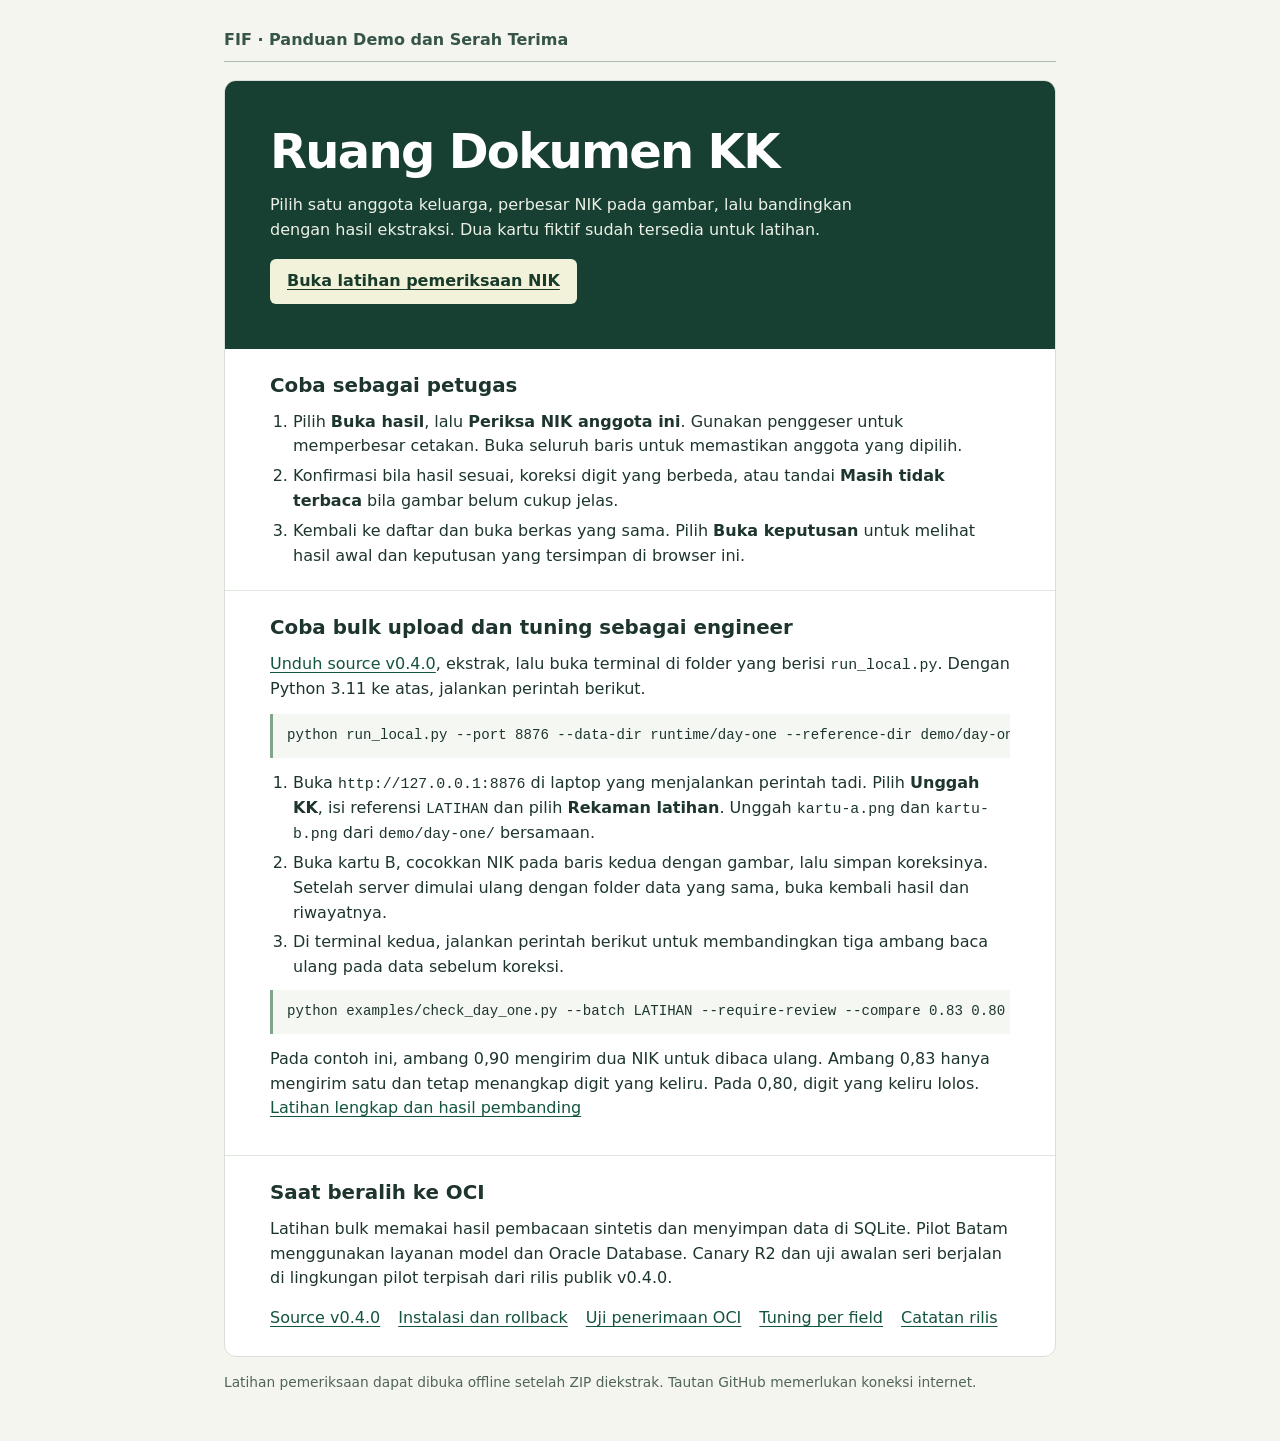
==== index.html @ 8a766765 "Publish the synthetic KK demonstration and customer guide" ====
<!doctype html>
<html lang="id"><head><meta charset="utf-8"><meta name="viewport" content="width=device-width,initial-scale=1">
<title>Ruang Dokumen KK · Panduan Demo FIF</title><style>
:root{color:#1d352e;background:#f4f5ef;font:16px/1.55 "Segoe UI",system-ui,sans-serif;color-scheme:light}*{box-sizing:border-box}body{max-width:940px;margin:auto;padding:20px clamp(16px,5vw,54px) 48px}header{border-bottom:1px solid #adbdad;padding:8px 0;color:#365448;font-weight:650}main{background:white;margin-top:18px;border:1px solid #d8dfd6;border-radius:12px;overflow:hidden}.intro{padding:clamp(22px,5vw,45px);background:#173f32;color:white}h1{font-size:clamp(2rem,5vw,3rem);line-height:1.06;margin:0 0 .35em;letter-spacing:-.035em}h2{margin:0 0 8px;font-size:1.24rem}p{margin:0 0 12px}.intro p{max-width:60ch;color:#edf1e7}a{color:#12543d;text-underline-offset:3px}a:focus-visible{outline:3px solid #b8701f;outline-offset:4px}.start{display:inline-block;background:#f2f2da;padding:10px 17px;border-radius:6px;font-weight:650;color:#183b2b;margin-top:4px}section{padding:22px clamp(18px,5vw,45px)}section+section{border-top:1px solid #e0e5dd}ol{margin:8px 0 0;padding-left:23px}li+li{margin-top:5px}code,pre{font-family:Consolas,"Courier New",monospace}code{font-size:.93em;overflow-wrap:anywhere}pre{padding:11px 14px;border-left:3px solid #82a58a;background:#f4f7f2;font-size:.88em;overflow-x:auto;margin:10px 0 13px}nav{display:flex;flex-wrap:wrap;gap:7px 18px}nav a{padding:3px 0}footer{margin-top:15px;color:#506457;font-size:.86em}@media print{body{padding:0;background:white}main{border:none}.intro{background:white;color:#173f32;padding:10px 0}.intro p{color:inherit}section{padding:12px 0;break-inside:avoid}}
</style></head>
<body><header>FIF · Panduan Demo dan Serah Terima</header><main>
<div class="intro"><h1>Ruang Dokumen KK</h1>
<p>Pilih satu anggota keluarga, perbesar NIK pada gambar, lalu bandingkan dengan hasil ekstraksi. Dua kartu fiktif sudah tersedia untuk latihan.</p>
<a class="start" href="Simulasi-Review-NIK.html">Buka latihan pemeriksaan NIK</a></div>
<section aria-labelledby="operator"><h2 id="operator">Coba sebagai petugas</h2>
<ol><li>Pilih <strong>Buka hasil</strong>, lalu <strong>Periksa NIK anggota ini</strong>. Gunakan penggeser untuk memperbesar cetakan. Buka seluruh baris untuk memastikan anggota yang dipilih.</li>
<li>Konfirmasi bila hasil sesuai, koreksi digit yang berbeda, atau tandai <strong>Masih tidak terbaca</strong> bila gambar belum cukup jelas.</li>
<li>Kembali ke daftar dan buka berkas yang sama. Pilih <strong>Buka keputusan</strong> untuk melihat hasil awal dan keputusan yang tersimpan di browser ini.</li></ol></section>
<section aria-labelledby="engineering"><h2 id="engineering">Coba bulk upload dan tuning sebagai engineer</h2>
<p><a href="https://github.com/orajsn/oci-kk-document-workbench/archive/refs/tags/v0.4.0.zip">Unduh source v0.4.0</a>, ekstrak, lalu buka terminal di folder yang berisi <code>run_local.py</code>. Dengan Python 3.11 ke atas, jalankan perintah berikut.</p>
<pre>python run_local.py --port 8876 --data-dir runtime/day-one --reference-dir demo/day-one/reader</pre>
<ol><li>Buka <code>http://127.0.0.1:8876</code> di laptop yang menjalankan perintah tadi. Pilih <strong>Unggah KK</strong>, isi referensi <code>LATIHAN</code> dan pilih <strong>Rekaman latihan</strong>. Unggah <code>kartu-a.png</code> dan <code>kartu-b.png</code> dari <code>demo/day-one/</code> bersamaan.</li>
<li>Buka kartu B, cocokkan NIK pada baris kedua dengan gambar, lalu simpan koreksinya. Setelah server dimulai ulang dengan folder data yang sama, buka kembali hasil dan riwayatnya.</li>
<li>Di terminal kedua, jalankan perintah berikut untuk membandingkan tiga ambang baca ulang pada data sebelum koreksi.</li></ol>
<pre>python examples/check_day_one.py --batch LATIHAN --require-review --compare 0.83 0.80</pre>
<p>Pada contoh ini, ambang 0,90 mengirim dua NIK untuk dibaca ulang. Ambang 0,83 hanya mengirim satu dan tetap menangkap digit yang keliru. Pada 0,80, digit yang keliru lolos. <a href="https://github.com/orajsn/oci-kk-document-workbench/blob/v0.4.0/docs/DAY-ONE.md">Latihan lengkap dan hasil pembanding</a></p></section>
<section aria-labelledby="technical"><h2 id="technical">Saat beralih ke OCI</h2>
<p>Latihan bulk memakai hasil pembacaan sintetis dan menyimpan data di SQLite. Pilot Batam menggunakan layanan model dan Oracle Database. Canary R2 dan uji awalan seri berjalan di lingkungan pilot terpisah dari rilis publik v0.4.0.</p>
<nav aria-label="Dokumentasi engineering"><a href="https://github.com/orajsn/oci-kk-document-workbench/tree/v0.4.0">Source v0.4.0</a>
<a href="https://github.com/orajsn/oci-kk-document-workbench/blob/v0.4.0/docs/OPERATIONS.md">Instalasi dan rollback</a>
<a href="https://github.com/orajsn/oci-kk-document-workbench/blob/v0.4.0/docs/HANDOVER.md">Uji penerimaan OCI</a>
<a href="https://github.com/orajsn/oci-kk-document-workbench/blob/v0.4.0/docs/TUNING.md">Tuning per field</a>
<a href="https://github.com/orajsn/oci-kk-document-workbench/releases/tag/v0.4.0">Catatan rilis</a></nav></section>
</main><footer>Latihan pemeriksaan dapat dibuka offline setelah ZIP diekstrak. Tautan GitHub memerlukan koneksi internet.</footer></body></html>
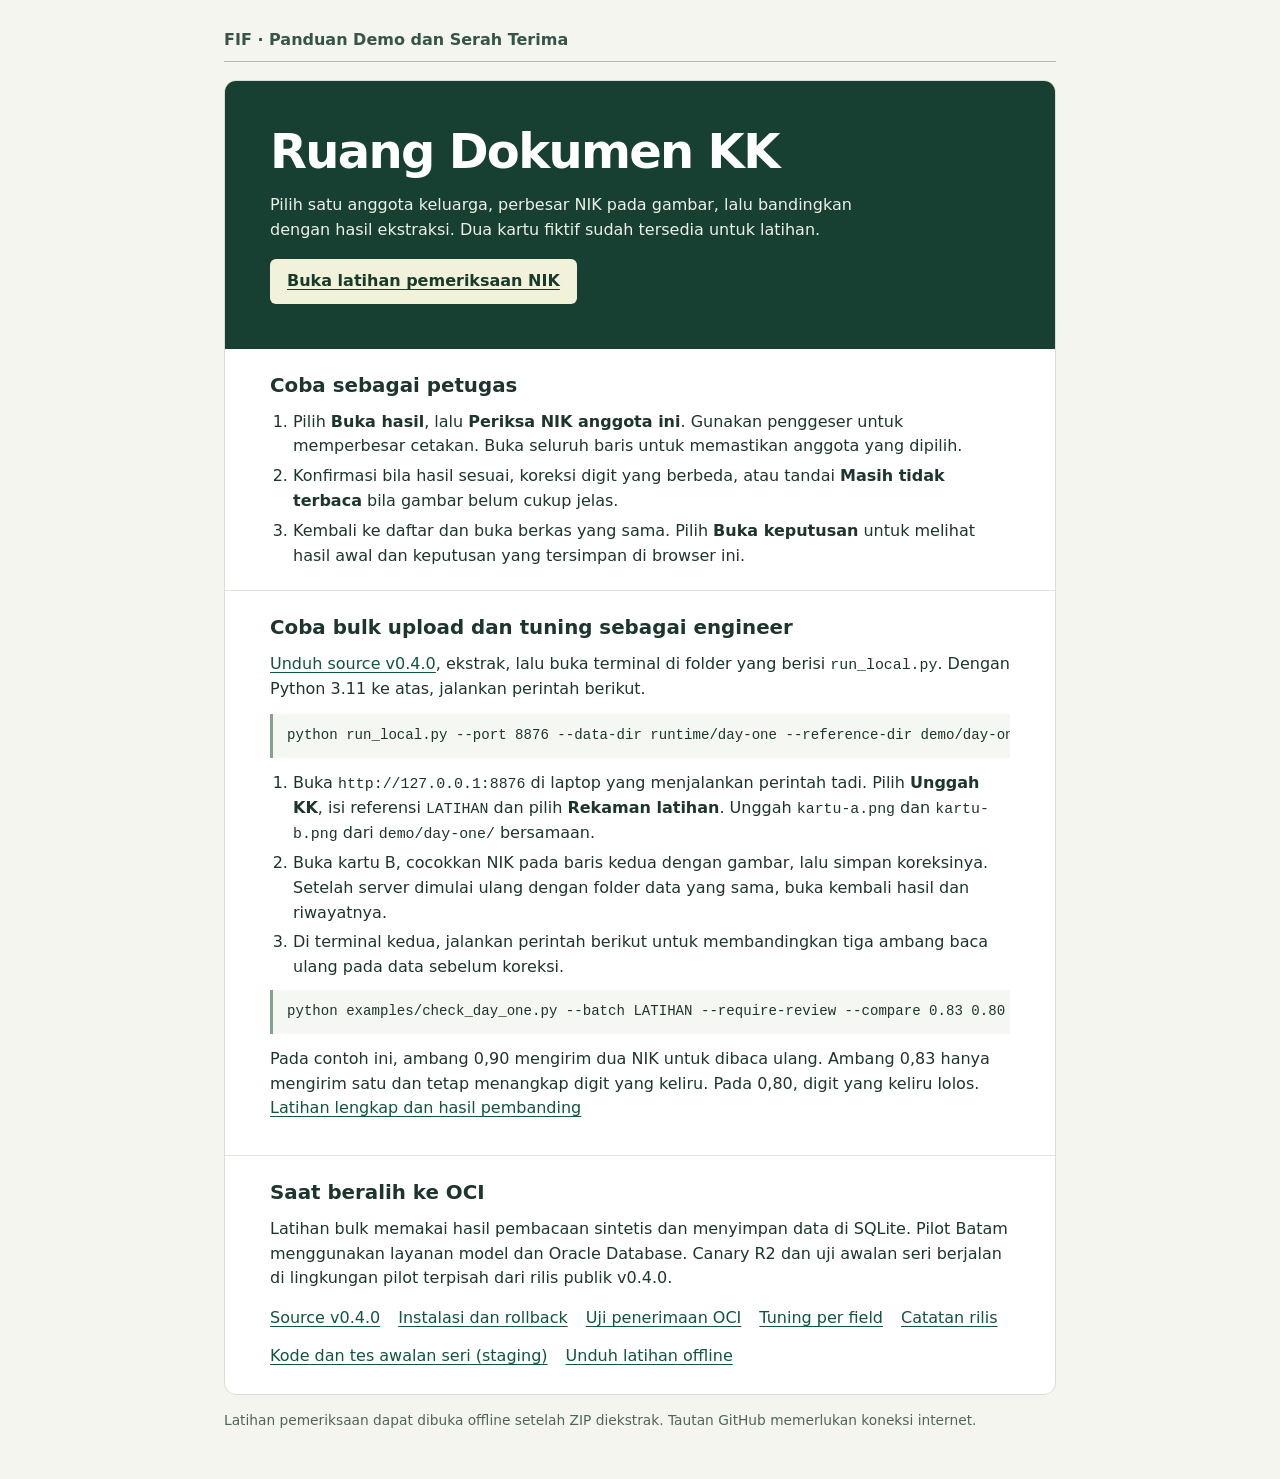
==== commit ae17bbfb: "Link the offline demo and staged serial tests from the customer guide" ====
--- a/index.html
+++ b/index.html
@@ -25,5 +25,5 @@
 <a href="https://github.com/orajsn/oci-kk-document-workbench/blob/v0.4.0/docs/OPERATIONS.md">Instalasi dan rollback</a>
 <a href="https://github.com/orajsn/oci-kk-document-workbench/blob/v0.4.0/docs/HANDOVER.md">Uji penerimaan OCI</a>
 <a href="https://github.com/orajsn/oci-kk-document-workbench/blob/v0.4.0/docs/TUNING.md">Tuning per field</a>
-<a href="https://github.com/orajsn/oci-kk-document-workbench/releases/tag/v0.4.0">Catatan rilis</a></nav></section>
+<a href="https://github.com/orajsn/oci-kk-document-workbench/releases/tag/v0.4.0">Catatan rilis</a><a href="https://github.com/orajsn/oci-kk-document-workbench/tree/2332792c4658e12879b67a2d6dc2cdced9915b63/experiments/form-serial-agreement">Kode dan tes awalan seri (staging)</a><a href="https://github.com/orajsn/oci-kk-document-workbench/releases/download/v0.4.0/FIF-KK-Panduan-Demo.zip">Unduh latihan offline</a></nav></section>
 </main><footer>Latihan pemeriksaan dapat dibuka offline setelah ZIP diekstrak. Tautan GitHub memerlukan koneksi internet.</footer></body></html>
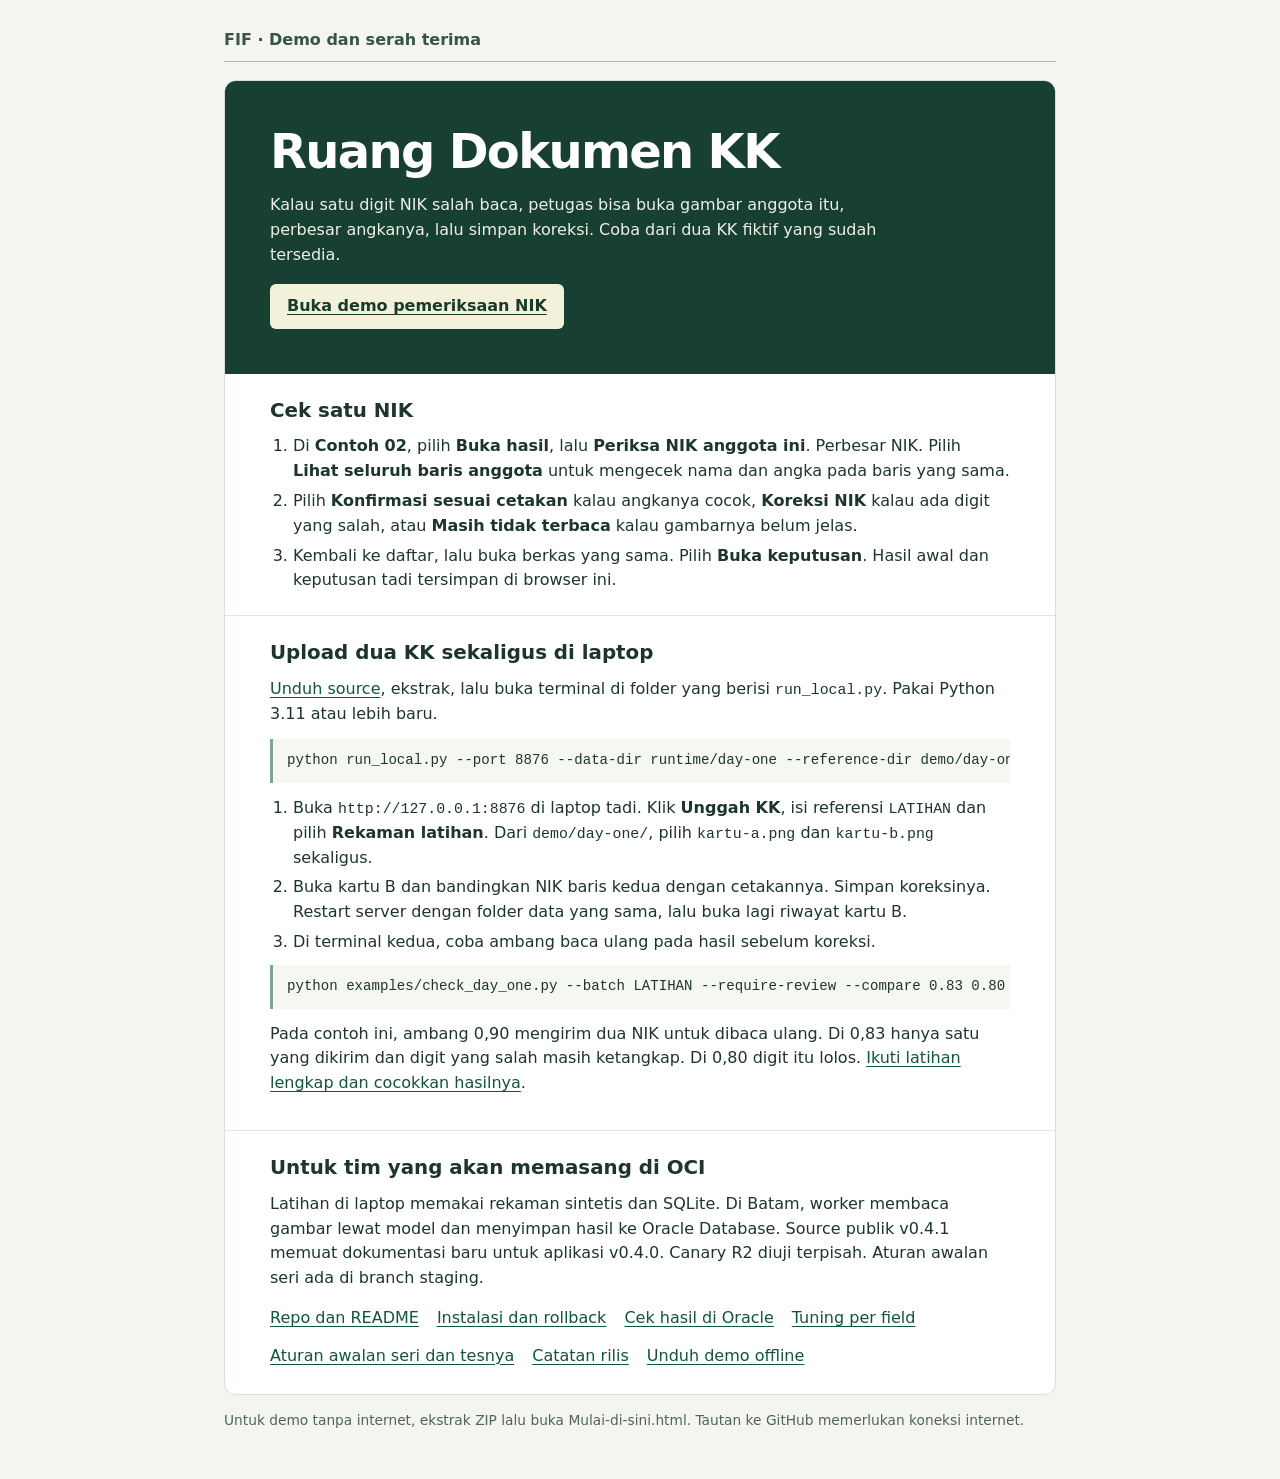
==== commit 3ad51712: "Use the updated FIF field review and handover guides" ====
--- a/index.html
+++ b/index.html
@@ -3,27 +3,29 @@
 <title>Ruang Dokumen KK · Panduan Demo FIF</title><style>
 :root{color:#1d352e;background:#f4f5ef;font:16px/1.55 "Segoe UI",system-ui,sans-serif;color-scheme:light}*{box-sizing:border-box}body{max-width:940px;margin:auto;padding:20px clamp(16px,5vw,54px) 48px}header{border-bottom:1px solid #adbdad;padding:8px 0;color:#365448;font-weight:650}main{background:white;margin-top:18px;border:1px solid #d8dfd6;border-radius:12px;overflow:hidden}.intro{padding:clamp(22px,5vw,45px);background:#173f32;color:white}h1{font-size:clamp(2rem,5vw,3rem);line-height:1.06;margin:0 0 .35em;letter-spacing:-.035em}h2{margin:0 0 8px;font-size:1.24rem}p{margin:0 0 12px}.intro p{max-width:60ch;color:#edf1e7}a{color:#12543d;text-underline-offset:3px}a:focus-visible{outline:3px solid #b8701f;outline-offset:4px}.start{display:inline-block;background:#f2f2da;padding:10px 17px;border-radius:6px;font-weight:650;color:#183b2b;margin-top:4px}section{padding:22px clamp(18px,5vw,45px)}section+section{border-top:1px solid #e0e5dd}ol{margin:8px 0 0;padding-left:23px}li+li{margin-top:5px}code,pre{font-family:Consolas,"Courier New",monospace}code{font-size:.93em;overflow-wrap:anywhere}pre{padding:11px 14px;border-left:3px solid #82a58a;background:#f4f7f2;font-size:.88em;overflow-x:auto;margin:10px 0 13px}nav{display:flex;flex-wrap:wrap;gap:7px 18px}nav a{padding:3px 0}footer{margin-top:15px;color:#506457;font-size:.86em}@media print{body{padding:0;background:white}main{border:none}.intro{background:white;color:#173f32;padding:10px 0}.intro p{color:inherit}section{padding:12px 0;break-inside:avoid}}
 </style></head>
-<body><header>FIF · Panduan Demo dan Serah Terima</header><main>
+<body><header>FIF · Demo dan serah terima</header><main>
 <div class="intro"><h1>Ruang Dokumen KK</h1>
-<p>Pilih satu anggota keluarga, perbesar NIK pada gambar, lalu bandingkan dengan hasil ekstraksi. Dua kartu fiktif sudah tersedia untuk latihan.</p>
-<a class="start" href="Simulasi-Review-NIK.html">Buka latihan pemeriksaan NIK</a></div>
-<section aria-labelledby="operator"><h2 id="operator">Coba sebagai petugas</h2>
-<ol><li>Pilih <strong>Buka hasil</strong>, lalu <strong>Periksa NIK anggota ini</strong>. Gunakan penggeser untuk memperbesar cetakan. Buka seluruh baris untuk memastikan anggota yang dipilih.</li>
-<li>Konfirmasi bila hasil sesuai, koreksi digit yang berbeda, atau tandai <strong>Masih tidak terbaca</strong> bila gambar belum cukup jelas.</li>
-<li>Kembali ke daftar dan buka berkas yang sama. Pilih <strong>Buka keputusan</strong> untuk melihat hasil awal dan keputusan yang tersimpan di browser ini.</li></ol></section>
-<section aria-labelledby="engineering"><h2 id="engineering">Coba bulk upload dan tuning sebagai engineer</h2>
-<p><a href="https://github.com/orajsn/oci-kk-document-workbench/archive/refs/tags/v0.4.0.zip">Unduh source v0.4.0</a>, ekstrak, lalu buka terminal di folder yang berisi <code>run_local.py</code>. Dengan Python 3.11 ke atas, jalankan perintah berikut.</p>
+<p>Kalau satu digit NIK salah baca, petugas bisa buka gambar anggota itu, perbesar angkanya, lalu simpan koreksi. Coba dari dua KK fiktif yang sudah tersedia.</p>
+<a class="start" href="Simulasi-Review-NIK.html">Buka demo pemeriksaan NIK</a></div>
+<section aria-labelledby="operator"><h2 id="operator">Cek satu NIK</h2>
+<ol><li>Di <strong>Contoh 02</strong>, pilih <strong>Buka hasil</strong>, lalu <strong>Periksa NIK anggota ini</strong>. Perbesar NIK. Pilih <strong>Lihat seluruh baris anggota</strong> untuk mengecek nama dan angka pada baris yang sama.</li>
+<li>Pilih <strong>Konfirmasi sesuai cetakan</strong> kalau angkanya cocok, <strong>Koreksi NIK</strong> kalau ada digit yang salah, atau <strong>Masih tidak terbaca</strong> kalau gambarnya belum jelas.</li>
+<li>Kembali ke daftar, lalu buka berkas yang sama. Pilih <strong>Buka keputusan</strong>. Hasil awal dan keputusan tadi tersimpan di browser ini.</li></ol></section>
+<section aria-labelledby="engineering"><h2 id="engineering">Upload dua KK sekaligus di laptop</h2>
+<p><a href="https://github.com/orajsn/oci-kk-document-workbench/archive/refs/tags/v0.4.1.zip">Unduh source</a>, ekstrak, lalu buka terminal di folder yang berisi <code>run_local.py</code>. Pakai Python 3.11 atau lebih baru.</p>
 <pre>python run_local.py --port 8876 --data-dir runtime/day-one --reference-dir demo/day-one/reader</pre>
-<ol><li>Buka <code>http://127.0.0.1:8876</code> di laptop yang menjalankan perintah tadi. Pilih <strong>Unggah KK</strong>, isi referensi <code>LATIHAN</code> dan pilih <strong>Rekaman latihan</strong>. Unggah <code>kartu-a.png</code> dan <code>kartu-b.png</code> dari <code>demo/day-one/</code> bersamaan.</li>
-<li>Buka kartu B, cocokkan NIK pada baris kedua dengan gambar, lalu simpan koreksinya. Setelah server dimulai ulang dengan folder data yang sama, buka kembali hasil dan riwayatnya.</li>
-<li>Di terminal kedua, jalankan perintah berikut untuk membandingkan tiga ambang baca ulang pada data sebelum koreksi.</li></ol>
+<ol><li>Buka <code>http://127.0.0.1:8876</code> di laptop tadi. Klik <strong>Unggah KK</strong>, isi referensi <code>LATIHAN</code> dan pilih <strong>Rekaman latihan</strong>. Dari <code>demo/day-one/</code>, pilih <code>kartu-a.png</code> dan <code>kartu-b.png</code> sekaligus.</li>
+<li>Buka kartu B dan bandingkan NIK baris kedua dengan cetakannya. Simpan koreksinya. Restart server dengan folder data yang sama, lalu buka lagi riwayat kartu B.</li>
+<li>Di terminal kedua, coba ambang baca ulang pada hasil sebelum koreksi.</li></ol>
 <pre>python examples/check_day_one.py --batch LATIHAN --require-review --compare 0.83 0.80</pre>
-<p>Pada contoh ini, ambang 0,90 mengirim dua NIK untuk dibaca ulang. Ambang 0,83 hanya mengirim satu dan tetap menangkap digit yang keliru. Pada 0,80, digit yang keliru lolos. <a href="https://github.com/orajsn/oci-kk-document-workbench/blob/v0.4.0/docs/DAY-ONE.md">Latihan lengkap dan hasil pembanding</a></p></section>
-<section aria-labelledby="technical"><h2 id="technical">Saat beralih ke OCI</h2>
-<p>Latihan bulk memakai hasil pembacaan sintetis dan menyimpan data di SQLite. Pilot Batam menggunakan layanan model dan Oracle Database. Canary R2 dan uji awalan seri berjalan di lingkungan pilot terpisah dari rilis publik v0.4.0.</p>
-<nav aria-label="Dokumentasi engineering"><a href="https://github.com/orajsn/oci-kk-document-workbench/tree/v0.4.0">Source v0.4.0</a>
-<a href="https://github.com/orajsn/oci-kk-document-workbench/blob/v0.4.0/docs/OPERATIONS.md">Instalasi dan rollback</a>
-<a href="https://github.com/orajsn/oci-kk-document-workbench/blob/v0.4.0/docs/HANDOVER.md">Uji penerimaan OCI</a>
-<a href="https://github.com/orajsn/oci-kk-document-workbench/blob/v0.4.0/docs/TUNING.md">Tuning per field</a>
-<a href="https://github.com/orajsn/oci-kk-document-workbench/releases/tag/v0.4.0">Catatan rilis</a><a href="https://github.com/orajsn/oci-kk-document-workbench/tree/2332792c4658e12879b67a2d6dc2cdced9915b63/experiments/form-serial-agreement">Kode dan tes awalan seri (staging)</a><a href="https://github.com/orajsn/oci-kk-document-workbench/releases/download/v0.4.0/FIF-KK-Panduan-Demo.zip">Unduh latihan offline</a></nav></section>
-</main><footer>Latihan pemeriksaan dapat dibuka offline setelah ZIP diekstrak. Tautan GitHub memerlukan koneksi internet.</footer></body></html>
+<p>Pada contoh ini, ambang 0,90 mengirim dua NIK untuk dibaca ulang. Di 0,83 hanya satu yang dikirim dan digit yang salah masih ketangkap. Di 0,80 digit itu lolos. <a href="https://github.com/orajsn/oci-kk-document-workbench/blob/v0.4.1/docs/DAY-ONE.md">Ikuti latihan lengkap dan cocokkan hasilnya</a>.</p></section>
+<section aria-labelledby="technical"><h2 id="technical">Untuk tim yang akan memasang di OCI</h2>
+<p>Latihan di laptop memakai rekaman sintetis dan SQLite. Di Batam, worker membaca gambar lewat model dan menyimpan hasil ke Oracle Database. Source publik v0.4.1 memuat dokumentasi baru untuk aplikasi v0.4.0. Canary R2 diuji terpisah. Aturan awalan seri ada di branch staging.</p>
+<nav aria-label="Panduan engineer"><a href="https://github.com/orajsn/oci-kk-document-workbench/tree/v0.4.1">Repo dan README</a>
+<a href="https://github.com/orajsn/oci-kk-document-workbench/blob/v0.4.1/docs/OPERATIONS.md">Instalasi dan rollback</a>
+<a href="https://github.com/orajsn/oci-kk-document-workbench/blob/v0.4.1/docs/HANDOVER.md">Cek hasil di Oracle</a>
+<a href="https://github.com/orajsn/oci-kk-document-workbench/blob/v0.4.1/docs/TUNING.md">Tuning per field</a>
+<a href="https://github.com/orajsn/oci-kk-document-workbench/tree/f7120e67657812d1e1faece070f3f6aec5552e7b/experiments/form-serial-agreement">Aturan awalan seri dan tesnya</a>
+<a href="https://github.com/orajsn/oci-kk-document-workbench/releases/tag/v0.4.1">Catatan rilis</a>
+<a href="https://github.com/orajsn/oci-kk-document-workbench/releases/download/v0.4.1/FIF-KK-Panduan-Demo.zip">Unduh demo offline</a></nav></section>
+</main><footer>Untuk demo tanpa internet, ekstrak ZIP lalu buka Mulai-di-sini.html. Tautan ke GitHub memerlukan koneksi internet.</footer></body></html>
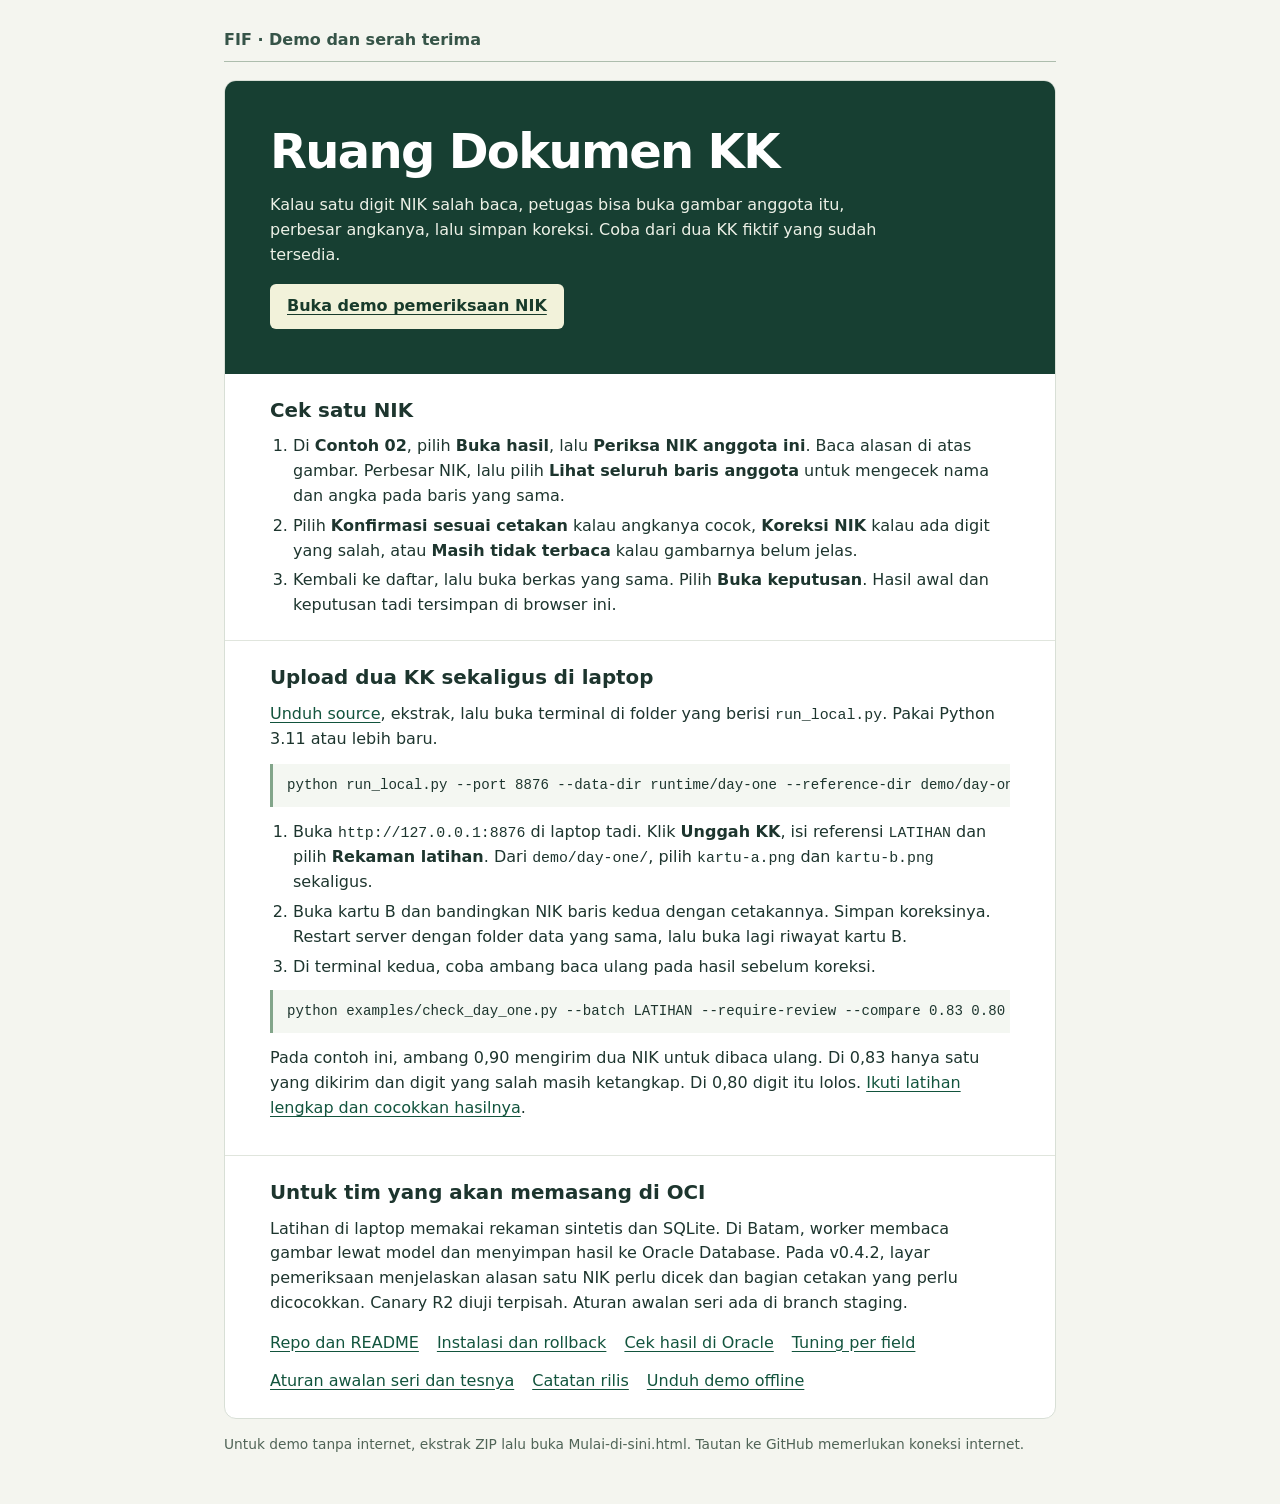
==== commit f76da872: "Show the reason and next check in the synthetic NIK exercise" ====
--- a/index.html
+++ b/index.html
@@ -8,24 +8,24 @@
 <p>Kalau satu digit NIK salah baca, petugas bisa buka gambar anggota itu, perbesar angkanya, lalu simpan koreksi. Coba dari dua KK fiktif yang sudah tersedia.</p>
 <a class="start" href="Simulasi-Review-NIK.html">Buka demo pemeriksaan NIK</a></div>
 <section aria-labelledby="operator"><h2 id="operator">Cek satu NIK</h2>
-<ol><li>Di <strong>Contoh 02</strong>, pilih <strong>Buka hasil</strong>, lalu <strong>Periksa NIK anggota ini</strong>. Perbesar NIK. Pilih <strong>Lihat seluruh baris anggota</strong> untuk mengecek nama dan angka pada baris yang sama.</li>
+<ol><li>Di <strong>Contoh 02</strong>, pilih <strong>Buka hasil</strong>, lalu <strong>Periksa NIK anggota ini</strong>. Baca alasan di atas gambar. Perbesar NIK, lalu pilih <strong>Lihat seluruh baris anggota</strong> untuk mengecek nama dan angka pada baris yang sama.</li>
 <li>Pilih <strong>Konfirmasi sesuai cetakan</strong> kalau angkanya cocok, <strong>Koreksi NIK</strong> kalau ada digit yang salah, atau <strong>Masih tidak terbaca</strong> kalau gambarnya belum jelas.</li>
 <li>Kembali ke daftar, lalu buka berkas yang sama. Pilih <strong>Buka keputusan</strong>. Hasil awal dan keputusan tadi tersimpan di browser ini.</li></ol></section>
 <section aria-labelledby="engineering"><h2 id="engineering">Upload dua KK sekaligus di laptop</h2>
-<p><a href="https://github.com/orajsn/oci-kk-document-workbench/archive/refs/tags/v0.4.1.zip">Unduh source</a>, ekstrak, lalu buka terminal di folder yang berisi <code>run_local.py</code>. Pakai Python 3.11 atau lebih baru.</p>
+<p><a href="https://github.com/orajsn/oci-kk-document-workbench/archive/refs/tags/v0.4.2.zip">Unduh source</a>, ekstrak, lalu buka terminal di folder yang berisi <code>run_local.py</code>. Pakai Python 3.11 atau lebih baru.</p>
 <pre>python run_local.py --port 8876 --data-dir runtime/day-one --reference-dir demo/day-one/reader</pre>
 <ol><li>Buka <code>http://127.0.0.1:8876</code> di laptop tadi. Klik <strong>Unggah KK</strong>, isi referensi <code>LATIHAN</code> dan pilih <strong>Rekaman latihan</strong>. Dari <code>demo/day-one/</code>, pilih <code>kartu-a.png</code> dan <code>kartu-b.png</code> sekaligus.</li>
 <li>Buka kartu B dan bandingkan NIK baris kedua dengan cetakannya. Simpan koreksinya. Restart server dengan folder data yang sama, lalu buka lagi riwayat kartu B.</li>
 <li>Di terminal kedua, coba ambang baca ulang pada hasil sebelum koreksi.</li></ol>
 <pre>python examples/check_day_one.py --batch LATIHAN --require-review --compare 0.83 0.80</pre>
-<p>Pada contoh ini, ambang 0,90 mengirim dua NIK untuk dibaca ulang. Di 0,83 hanya satu yang dikirim dan digit yang salah masih ketangkap. Di 0,80 digit itu lolos. <a href="https://github.com/orajsn/oci-kk-document-workbench/blob/v0.4.1/docs/DAY-ONE.md">Ikuti latihan lengkap dan cocokkan hasilnya</a>.</p></section>
+<p>Pada contoh ini, ambang 0,90 mengirim dua NIK untuk dibaca ulang. Di 0,83 hanya satu yang dikirim dan digit yang salah masih ketangkap. Di 0,80 digit itu lolos. <a href="https://github.com/orajsn/oci-kk-document-workbench/blob/v0.4.2/docs/DAY-ONE.md">Ikuti latihan lengkap dan cocokkan hasilnya</a>.</p></section>
 <section aria-labelledby="technical"><h2 id="technical">Untuk tim yang akan memasang di OCI</h2>
-<p>Latihan di laptop memakai rekaman sintetis dan SQLite. Di Batam, worker membaca gambar lewat model dan menyimpan hasil ke Oracle Database. Source publik v0.4.1 memuat dokumentasi baru untuk aplikasi v0.4.0. Canary R2 diuji terpisah. Aturan awalan seri ada di branch staging.</p>
-<nav aria-label="Panduan engineer"><a href="https://github.com/orajsn/oci-kk-document-workbench/tree/v0.4.1">Repo dan README</a>
-<a href="https://github.com/orajsn/oci-kk-document-workbench/blob/v0.4.1/docs/OPERATIONS.md">Instalasi dan rollback</a>
-<a href="https://github.com/orajsn/oci-kk-document-workbench/blob/v0.4.1/docs/HANDOVER.md">Cek hasil di Oracle</a>
-<a href="https://github.com/orajsn/oci-kk-document-workbench/blob/v0.4.1/docs/TUNING.md">Tuning per field</a>
+<p>Latihan di laptop memakai rekaman sintetis dan SQLite. Di Batam, worker membaca gambar lewat model dan menyimpan hasil ke Oracle Database. Pada v0.4.2, layar pemeriksaan menjelaskan alasan satu NIK perlu dicek dan bagian cetakan yang perlu dicocokkan. Canary R2 diuji terpisah. Aturan awalan seri ada di branch staging.</p>
+<nav aria-label="Panduan engineer"><a href="https://github.com/orajsn/oci-kk-document-workbench/tree/v0.4.2">Repo dan README</a>
+<a href="https://github.com/orajsn/oci-kk-document-workbench/blob/v0.4.2/docs/OPERATIONS.md">Instalasi dan rollback</a>
+<a href="https://github.com/orajsn/oci-kk-document-workbench/blob/v0.4.2/docs/HANDOVER.md">Cek hasil di Oracle</a>
+<a href="https://github.com/orajsn/oci-kk-document-workbench/blob/v0.4.2/docs/TUNING.md">Tuning per field</a>
 <a href="https://github.com/orajsn/oci-kk-document-workbench/tree/f7120e67657812d1e1faece070f3f6aec5552e7b/experiments/form-serial-agreement">Aturan awalan seri dan tesnya</a>
-<a href="https://github.com/orajsn/oci-kk-document-workbench/releases/tag/v0.4.1">Catatan rilis</a>
-<a href="https://github.com/orajsn/oci-kk-document-workbench/releases/download/v0.4.1/FIF-KK-Panduan-Demo.zip">Unduh demo offline</a></nav></section>
+<a href="https://github.com/orajsn/oci-kk-document-workbench/releases/tag/v0.4.2">Catatan rilis</a>
+<a href="https://github.com/orajsn/oci-kk-document-workbench/releases/download/v0.4.2/FIF-KK-Panduan-Demo.zip">Unduh demo offline</a></nav></section>
 </main><footer>Untuk demo tanpa internet, ekstrak ZIP lalu buka Mulai-di-sini.html. Tautan ke GitHub memerlukan koneksi internet.</footer></body></html>
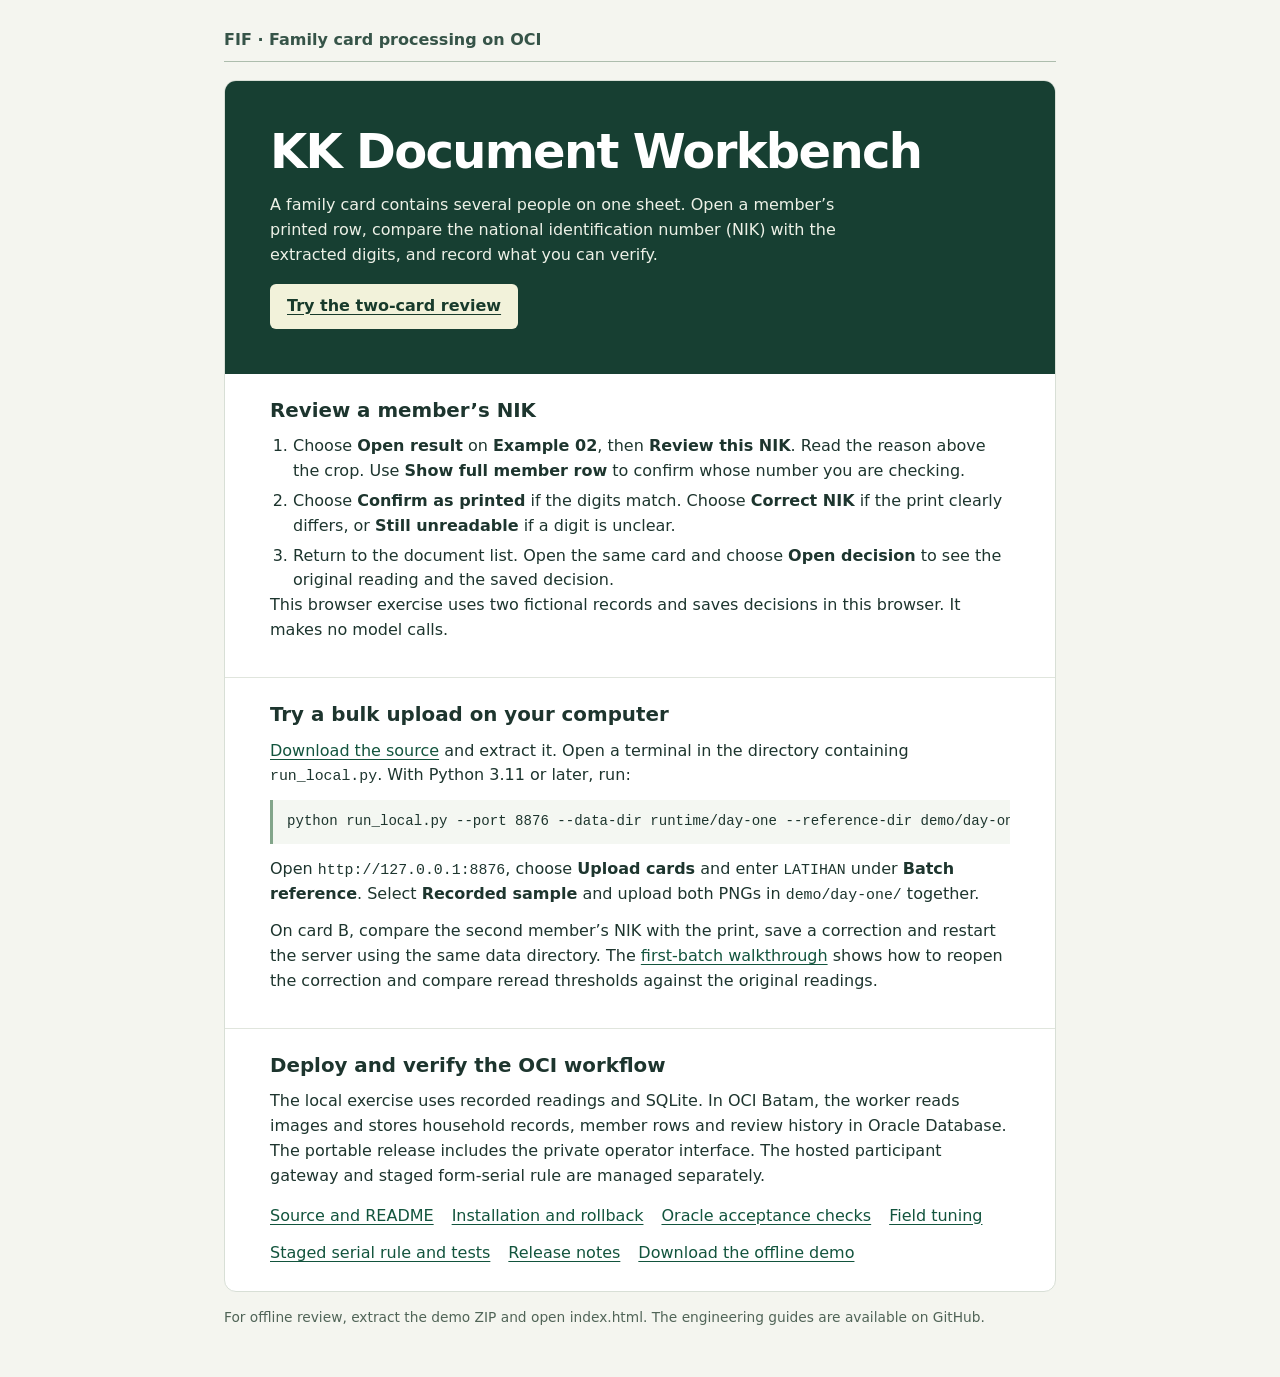
==== commit 0e908dcc: "Open the English review demo and engineering walkthrough" ====
--- a/index.html
+++ b/index.html
@@ -1,31 +1,29 @@
 <!doctype html>
-<html lang="id"><head><meta charset="utf-8"><meta name="viewport" content="width=device-width,initial-scale=1">
-<title>Ruang Dokumen KK · Panduan Demo FIF</title><style>
+<html lang="en"><head><meta charset="utf-8"><meta name="viewport" content="width=device-width,initial-scale=1">
+<title>KK Document Workbench · Product guide</title><style>
 :root{color:#1d352e;background:#f4f5ef;font:16px/1.55 "Segoe UI",system-ui,sans-serif;color-scheme:light}*{box-sizing:border-box}body{max-width:940px;margin:auto;padding:20px clamp(16px,5vw,54px) 48px}header{border-bottom:1px solid #adbdad;padding:8px 0;color:#365448;font-weight:650}main{background:white;margin-top:18px;border:1px solid #d8dfd6;border-radius:12px;overflow:hidden}.intro{padding:clamp(22px,5vw,45px);background:#173f32;color:white}h1{font-size:clamp(2rem,5vw,3rem);line-height:1.06;margin:0 0 .35em;letter-spacing:-.035em}h2{margin:0 0 8px;font-size:1.24rem}p{margin:0 0 12px}.intro p{max-width:60ch;color:#edf1e7}a{color:#12543d;text-underline-offset:3px}a:focus-visible{outline:3px solid #b8701f;outline-offset:4px}.start{display:inline-block;background:#f2f2da;padding:10px 17px;border-radius:6px;font-weight:650;color:#183b2b;margin-top:4px}section{padding:22px clamp(18px,5vw,45px)}section+section{border-top:1px solid #e0e5dd}ol{margin:8px 0 0;padding-left:23px}li+li{margin-top:5px}code,pre{font-family:Consolas,"Courier New",monospace}code{font-size:.93em;overflow-wrap:anywhere}pre{padding:11px 14px;border-left:3px solid #82a58a;background:#f4f7f2;font-size:.88em;overflow-x:auto;margin:10px 0 13px}nav{display:flex;flex-wrap:wrap;gap:7px 18px}nav a{padding:3px 0}footer{margin-top:15px;color:#506457;font-size:.86em}@media print{body{padding:0;background:white}main{border:none}.intro{background:white;color:#173f32;padding:10px 0}.intro p{color:inherit}section{padding:12px 0;break-inside:avoid}}
 </style></head>
-<body><header>FIF · Demo dan serah terima</header><main>
-<div class="intro"><h1>Ruang Dokumen KK</h1>
-<p>Kalau satu digit NIK salah baca, petugas bisa buka gambar anggota itu, perbesar angkanya, lalu simpan koreksi. Coba dari dua KK fiktif yang sudah tersedia.</p>
-<a class="start" href="Simulasi-Review-NIK.html">Buka demo pemeriksaan NIK</a></div>
-<section aria-labelledby="operator"><h2 id="operator">Cek satu NIK</h2>
-<ol><li>Di <strong>Contoh 02</strong>, pilih <strong>Buka hasil</strong>, lalu <strong>Periksa NIK anggota ini</strong>. Baca alasan di atas gambar. Perbesar NIK, lalu pilih <strong>Lihat seluruh baris anggota</strong> untuk mengecek nama dan angka pada baris yang sama.</li>
-<li>Pilih <strong>Konfirmasi sesuai cetakan</strong> kalau angkanya cocok, <strong>Koreksi NIK</strong> kalau ada digit yang salah, atau <strong>Masih tidak terbaca</strong> kalau gambarnya belum jelas.</li>
-<li>Kembali ke daftar, lalu buka berkas yang sama. Pilih <strong>Buka keputusan</strong>. Hasil awal dan keputusan tadi tersimpan di browser ini.</li></ol></section>
-<section aria-labelledby="engineering"><h2 id="engineering">Upload dua KK sekaligus di laptop</h2>
-<p><a href="https://github.com/orajsn/oci-kk-document-workbench/archive/refs/tags/v0.4.2.zip">Unduh source</a>, ekstrak, lalu buka terminal di folder yang berisi <code>run_local.py</code>. Pakai Python 3.11 atau lebih baru.</p>
+<body><header>FIF · Family card processing on OCI</header><main>
+<div class="intro"><h1>KK Document Workbench</h1>
+<p>A family card contains several people on one sheet. Open a member’s printed row, compare the national identification number (NIK) with the extracted digits, and record what you can verify.</p>
+<a class="start" href="field-review.html">Try the two-card review</a></div>
+<section aria-labelledby="review"><h2 id="review">Review a member’s NIK</h2>
+<ol><li>Choose <strong>Open result</strong> on <strong>Example 02</strong>, then <strong>Review this NIK</strong>. Read the reason above the crop. Use <strong>Show full member row</strong> to confirm whose number you are checking.</li>
+<li>Choose <strong>Confirm as printed</strong> if the digits match. Choose <strong>Correct NIK</strong> if the print clearly differs, or <strong>Still unreadable</strong> if a digit is unclear.</li>
+<li>Return to the document list. Open the same card and choose <strong>Open decision</strong> to see the original reading and the saved decision.</li></ol>
+<p>This browser exercise uses two fictional records and saves decisions in this browser. It makes no model calls.</p></section>
+<section aria-labelledby="local"><h2 id="local">Try a bulk upload on your computer</h2>
+<p><a href="https://github.com/orajsn/oci-kk-document-workbench/archive/refs/tags/v0.4.3.zip">Download the source</a> and extract it. Open a terminal in the directory containing <code>run_local.py</code>. With Python 3.11 or later, run:</p>
 <pre>python run_local.py --port 8876 --data-dir runtime/day-one --reference-dir demo/day-one/reader</pre>
-<ol><li>Buka <code>http://127.0.0.1:8876</code> di laptop tadi. Klik <strong>Unggah KK</strong>, isi referensi <code>LATIHAN</code> dan pilih <strong>Rekaman latihan</strong>. Dari <code>demo/day-one/</code>, pilih <code>kartu-a.png</code> dan <code>kartu-b.png</code> sekaligus.</li>
-<li>Buka kartu B dan bandingkan NIK baris kedua dengan cetakannya. Simpan koreksinya. Restart server dengan folder data yang sama, lalu buka lagi riwayat kartu B.</li>
-<li>Di terminal kedua, coba ambang baca ulang pada hasil sebelum koreksi.</li></ol>
-<pre>python examples/check_day_one.py --batch LATIHAN --require-review --compare 0.83 0.80</pre>
-<p>Pada contoh ini, ambang 0,90 mengirim dua NIK untuk dibaca ulang. Di 0,83 hanya satu yang dikirim dan digit yang salah masih ketangkap. Di 0,80 digit itu lolos. <a href="https://github.com/orajsn/oci-kk-document-workbench/blob/v0.4.2/docs/DAY-ONE.md">Ikuti latihan lengkap dan cocokkan hasilnya</a>.</p></section>
-<section aria-labelledby="technical"><h2 id="technical">Untuk tim yang akan memasang di OCI</h2>
-<p>Latihan di laptop memakai rekaman sintetis dan SQLite. Di Batam, worker membaca gambar lewat model dan menyimpan hasil ke Oracle Database. Pada v0.4.2, layar pemeriksaan menjelaskan alasan satu NIK perlu dicek dan bagian cetakan yang perlu dicocokkan. Canary R2 diuji terpisah. Aturan awalan seri ada di branch staging.</p>
-<nav aria-label="Panduan engineer"><a href="https://github.com/orajsn/oci-kk-document-workbench/tree/v0.4.2">Repo dan README</a>
-<a href="https://github.com/orajsn/oci-kk-document-workbench/blob/v0.4.2/docs/OPERATIONS.md">Instalasi dan rollback</a>
-<a href="https://github.com/orajsn/oci-kk-document-workbench/blob/v0.4.2/docs/HANDOVER.md">Cek hasil di Oracle</a>
-<a href="https://github.com/orajsn/oci-kk-document-workbench/blob/v0.4.2/docs/TUNING.md">Tuning per field</a>
-<a href="https://github.com/orajsn/oci-kk-document-workbench/tree/f7120e67657812d1e1faece070f3f6aec5552e7b/experiments/form-serial-agreement">Aturan awalan seri dan tesnya</a>
-<a href="https://github.com/orajsn/oci-kk-document-workbench/releases/tag/v0.4.2">Catatan rilis</a>
-<a href="https://github.com/orajsn/oci-kk-document-workbench/releases/download/v0.4.2/FIF-KK-Panduan-Demo.zip">Unduh demo offline</a></nav></section>
-</main><footer>Untuk demo tanpa internet, ekstrak ZIP lalu buka Mulai-di-sini.html. Tautan ke GitHub memerlukan koneksi internet.</footer></body></html>
+<p>Open <code>http://127.0.0.1:8876</code>, choose <strong>Upload cards</strong> and enter <code>LATIHAN</code> under <strong>Batch reference</strong>. Select <strong>Recorded sample</strong> and upload both PNGs in <code>demo/day-one/</code> together.</p>
+<p>On card B, compare the second member’s NIK with the print, save a correction and restart the server using the same data directory. The <a href="https://github.com/orajsn/oci-kk-document-workbench/blob/v0.4.3/docs/DAY-ONE.md">first-batch walkthrough</a> shows how to reopen the correction and compare reread thresholds against the original readings.</p></section>
+<section aria-labelledby="cloud"><h2 id="cloud">Deploy and verify the OCI workflow</h2>
+<p>The local exercise uses recorded readings and SQLite. In OCI Batam, the worker reads images and stores household records, member rows and review history in Oracle Database. The portable release includes the private operator interface. The hosted participant gateway and staged form-serial rule are managed separately.</p>
+<nav aria-label="Engineering guides"><a href="https://github.com/orajsn/oci-kk-document-workbench/tree/v0.4.3">Source and README</a>
+<a href="https://github.com/orajsn/oci-kk-document-workbench/blob/v0.4.3/docs/OPERATIONS.md">Installation and rollback</a>
+<a href="https://github.com/orajsn/oci-kk-document-workbench/blob/v0.4.3/docs/HANDOVER.md">Oracle acceptance checks</a>
+<a href="https://github.com/orajsn/oci-kk-document-workbench/blob/v0.4.3/docs/TUNING.md">Field tuning</a>
+<a href="https://github.com/orajsn/oci-kk-document-workbench/tree/2224dcfb050e2ff9101636adfbaa15a7aa53e75d/experiments/form-serial-agreement">Staged serial rule and tests</a>
+<a href="https://github.com/orajsn/oci-kk-document-workbench/releases/tag/v0.4.3">Release notes</a>
+<a href="https://github.com/orajsn/oci-kk-document-workbench/releases/download/v0.4.3/KK-Workbench-Demo.zip">Download the offline demo</a></nav></section>
+</main><footer>For offline review, extract the demo ZIP and open index.html. The engineering guides are available on GitHub.</footer></body></html>
